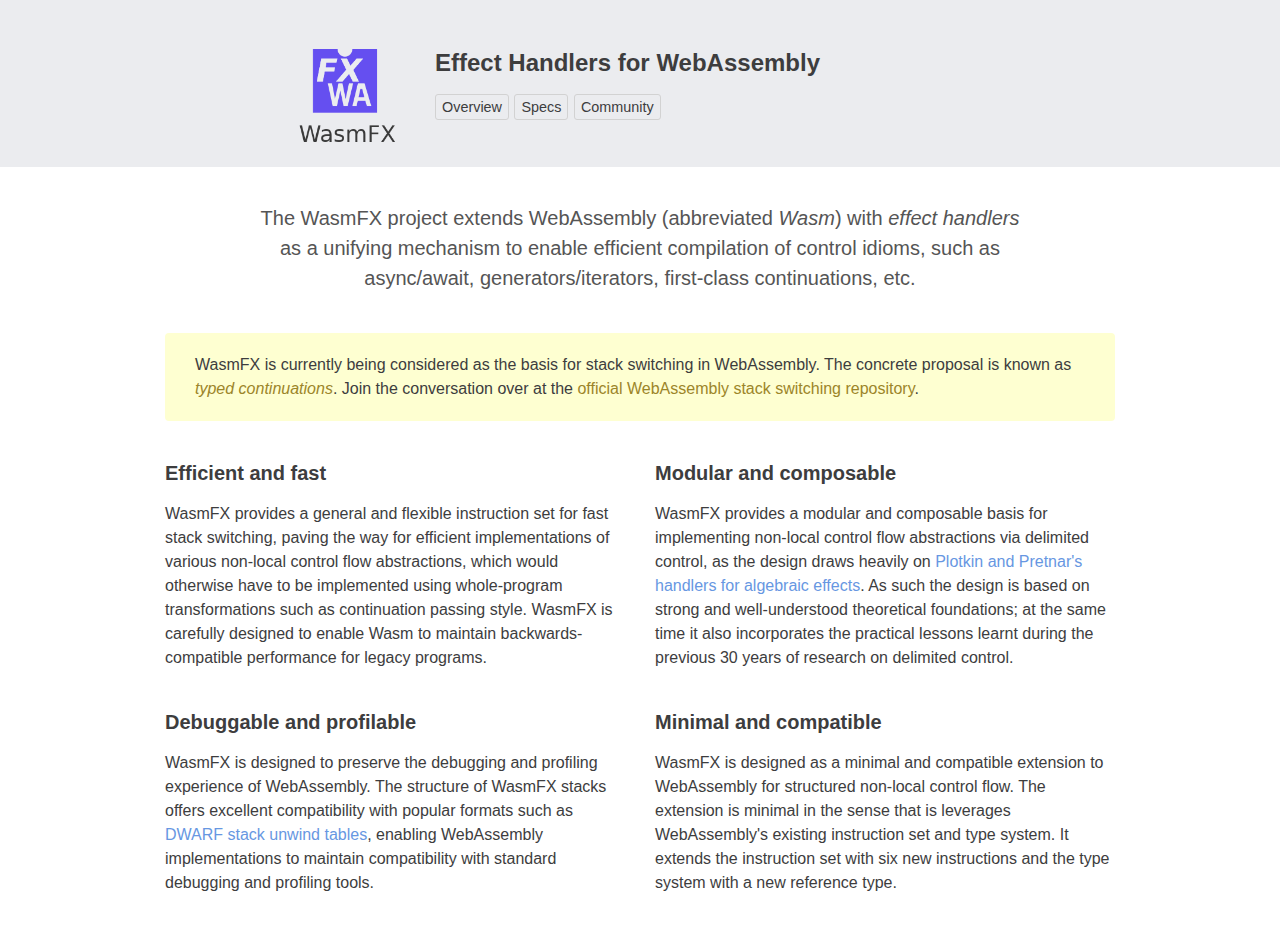
==== index.html @ d5abade0 "Initial version" ====
<!DOCTYPE html>
<html lang="en">
  <head>
    <meta charset="utf-8">
    <meta name="viewport" content="width=device-width, minimum-scale=1.0, initial-scale=1.0, user-scalable=yes">
    <title>WasmFX: Effect Handlers for WebAssembly</title>
    <link rel="stylesheet" type="text/css" href="/wasmfx.css">
    <link rel="shortcut icon" href="/favicon.ico" type="image/x-icon">
    <link rel="icon" href="/favicon.ico" type="image/x-icon">
  </head>
  <body>
    <header class="page-section">
      <div class="container-narrow">
        <a class="site-logo" href="/"></a>
        <h2>Effect Handlers for WebAssembly</h2>
        <nav class="site-nav">
          <a class="site-nav-item btn" href="/">Overview</a>
          <a class="site-nav-item btn" href="/specs">Specs</a>
          <a class="site-nav-item btn" href="/community">Community</a>
        </nav>
      </div>
    </header>
    <section class="page-section-spacious flush-bottom">
      <div class="container-narrow">
        <p class="lead">The WasmFX project extends WebAssembly
          (abbreviated <i>Wasm</i>) with <i>effect handlers</i> as a
          unifying mechanism to enable efficient compilation of
          control idioms, such as async/await, generators/iterators,
          first-class continuations, etc.
        </p>
      </div>
    </section>
    <section>
      <div class="container">
        <div class="flash flash-warn">
          WasmFX is currently being considered as the basis for stack
          switching in WebAssembly. The concrete proposal is known
          as <a href="https://github.com/WebAssembly/stack-switching/tree/main/proposals/continuations"
          style="font-style:italic;">typed continuations</a>. Join the
          conversation over at
          the <a href="https://github.com/WebAssembly/stack-switching">official
          WebAssembly stack switching repository</a>.
          <!-- WasmFX is a subsidiary project of the UKRI funded -->
          <!-- project <a href="https://effect-handlers.org">effect handler -->
          <!-- oriented programming</a> (MR/T043830/1) between February -->
          <!-- 2021 and January 2025, which is led -->
          <!-- by <a href="https://homepages.inf.ed.ac.uk/~slindley">Sam -->
          <!-- Lindley</a> at The University of Edinburgh, United Kingdom. -->

          <!--  which is led -->
          <!-- by <a href="https://homepages.inf.ed.ac.uk/~slindley">Sam -->
          <!--   Lindley</a> at The University of Edinburgh, United Kingdom. -->

          <!-- The WasmFX extension is designed by <a href="https://dhil.net/research/">Daniel Hillerstr&ouml;m</a>, -->
          <!-- <a href="https://www.microsoft.com/en-us/research/people/daan/">Daan -->
          <!--   Leijen</a>, <a href="https://homepages.inf.ed.ac.uk/~slindley">Sam -->
          <!--   Lindley</a>, -->
          <!--   and <a href="https://people.mpi-sws.org/~rossberg/">Andreas -->
          <!--   Rossberg</a>. -->

          <!-- The implementation effort is led -->
          <!-- by <a href="https://dhil.net/research/">Daniel -->
          <!-- Hillerstr&ouml;m</a> -->
          <!-- and <a href="https://cosine.website/">Luna -->
          <!-- Phipps-Costin</a>. -->
        </div>
        <div class="row">
          <div class="bubble col-xs-12 col-md-6">
            <h3>Efficient and fast</h3>
            <p>WasmFX provides a general and flexible instruction set
            for fast stack switching, paving the way for efficient
            implementations of various non-local control flow
            abstractions, which would otherwise have to be implemented
            using whole-program transformations such as continuation
            passing style. WasmFX is carefully designed to enable Wasm
            to maintain backwards-compatible performance for legacy
            programs.</p>
          </div>
          <div class="bubble col-xs-12 col-md-6">
            <h3>Modular and composable</h3>
            <p>WasmFX provides a modular and composable basis for
            implementing non-local control flow abstractions via
            delimited control, as the design draws heavily
            on <a href="https://homepages.inf.ed.ac.uk/gdp/publications/Effect_Handlers.pdf">Plotkin
            and Pretnar's handlers for algebraic effects</a>. As such
            the design is based on strong and well-understood
            theoretical foundations; at the same time it also
            incorporates the practical lessons learnt during the
            previous 30 years of research on delimited control.</p>
          </div>
        </div>
        <div class="row">
          <div class="bubble col-xs-12 col-md-6">
            <h3>Debuggable and profilable </h3>
            <p>WasmFX is designed to preserve the debugging and
            profiling experience of WebAssembly. The structure of
            WasmFX stacks offers excellent compatibility with popular
            formats such as <a href="https://dwarfstd.org/">DWARF
            stack unwind tables</a>, enabling WebAssembly
            implementations to maintain compatibility with standard
            debugging and profiling tools.</p>
          </div>
          <div class="bubble col-xs-12 col-md-6">
            <h3>Minimal and compatible</h3>
            <p>WasmFX is designed as a minimal and compatible
            extension to WebAssembly for structured non-local control
            flow. The extension is minimal in the sense that is
            leverages WebAssembly's existing instruction set and type
            system. It extends the instruction set with six new
            instructions and the type system with a new reference
            type.</p>
          </div>
        </div>
      </div>
    </section>
  </body>
</html>
---- wasmfx.css ----
/*!normalize.css v1.1.3 | MIT License | git.io/normalize*/article,aside,details,figcaption,figure,footer,header,hgroup,main,nav,section,summary{display:block}audio,canvas,video{display:inline-block;*display:inline;*zoom:1}audio:not([controls]){display:none;height:0}[hidden]{display:none}html{font-size:100%;-ms-text-size-adjust:100%;-webkit-text-size-adjust:100%}html,button,input,select,textarea{font-family:sans-serif}body{margin:0}a:focus{outline:thin dotted}a:active,a:hover{outline:0}h1{font-size:2em;margin:.67em 0}h2{font-size:1.5em;margin:.83em 0}h3{font-size:1.17em;margin:1em 0}h4{font-size:1em;margin:1.33em 0}h5{font-size:.83em;margin:1.67em 0}h6{font-size:.67em;margin:2.33em 0}abbr[title]{border-bottom:1px dotted}b,strong{font-weight:700}blockquote{margin:1em 40px}dfn{font-style:italic}hr{-moz-box-sizing:content-box;box-sizing:content-box;height:0}mark{background:#ff0;color:#000}p,pre{margin:1em 0}code,kbd,pre,samp{font-family:monospace,serif;_font-family:'courier new',monospace;font-size:1em}pre{white-space:pre;white-space:pre-wrap;word-wrap:break-word}q{quotes:none}q:before,q:after{content:'';content:none}small{font-size:80%}sub,sup{font-size:75%;line-height:0;position:relative;vertical-align:baseline}sup{top:-.5em}sub{bottom:-.25em}dl,menu,ol,ul{margin:1em 0}dd{margin:0 0 0 40px}menu,ol,ul{padding:0 0 0 40px}nav ul,nav ol{list-style:none;list-style-image:none}img{border:0;-ms-interpolation-mode:bicubic}svg:not(:root){overflow:hidden}figure{margin:0}form{margin:0}fieldset{border:1px solid silver;margin:0 2px;padding:.35em .625em .75em}legend{border:0;padding:0;white-space:normal;*margin-left:-7px}button,input,select,textarea{font-size:100%;margin:0;vertical-align:baseline;*vertical-align:middle}button,input{line-height:normal}button,select{text-transform:none}button,html input[type=button],input[type=reset],input[type=submit]{-webkit-appearance:button;cursor:pointer;*overflow:visible}button[disabled],html input[disabled]{cursor:default}input[type=checkbox],input[type=radio]{box-sizing:border-box;padding:0;*height:13px;*width:13px}input[type=search]{-webkit-appearance:textfield;-moz-box-sizing:content-box;-webkit-box-sizing:content-box;box-sizing:content-box}input[type=search]::-webkit-search-cancel-button,input[type=search]::-webkit-search-decoration{-webkit-appearance:none}button::-moz-focus-inner,input::-moz-focus-inner{border:0;padding:0}textarea{overflow:auto;vertical-align:top}table{border-collapse:collapse;border-spacing:0}*{box-sizing:border-box}body{font:16px/1.5 Helvetica,arial,nimbussansl,liberationsans,freesans,clean,sans-serif,"Apple Color Emoji","Segoe UI Emoji","Segoe UI Symbol";color:#3d3d3e;background:#fff;-ms-text-size-adjust:100%;-webkit-text-size-adjust:100%;word-wrap:break-word}a{color:#6797e2;text-decoration:none}a:hover{text-decoration:underline}nav a:hover{text-decoration:none}.container{margin-left:auto;margin-right:auto;padding-left:15px;padding-right:15px;max-width:980px}.container::after{content:"";display:table;clear:both}@media(min-width:544px){.container{}}@media(min-width:768px){.container{}}@media(min-width:992px){.container{}}@media(min-width:1300px){.container{}}.container-fluid{margin-left:auto;margin-right:auto;padding-left:15px;padding-right:15px}.container-fluid::after{content:"";display:table;clear:both}.container-narrow{margin-left:auto;margin-right:auto;padding-left:15px;padding-right:15px;max-width:800px}.container-narrow::after{content:"";display:table;clear:both}.container-wide{margin-left:auto;margin-right:auto;padding-left:15px;padding-right:15px;max-width:1260px}.container-wide::after{content:"";display:table;clear:both}.row{margin-left:-15px;margin-right:-15px}.row::after{content:"";display:table;clear:both}.col-xs-1{position:relative;min-height:1px;padding-right:15px;padding-left:15px;float:left;width:8.33333%}.col-xs-2{position:relative;min-height:1px;padding-right:15px;padding-left:15px;float:left;width:16.66667%}.col-xs-3{position:relative;min-height:1px;padding-right:15px;padding-left:15px;float:left;width:25%}.col-xs-4{position:relative;min-height:1px;padding-right:15px;padding-left:15px;float:left;width:33.33333%}.col-xs-5{position:relative;min-height:1px;padding-right:15px;padding-left:15px;float:left;width:41.66667%}.col-xs-6{position:relative;min-height:1px;padding-right:15px;padding-left:15px;float:left;width:50%}.col-xs-7{position:relative;min-height:1px;padding-right:15px;padding-left:15px;float:left;width:58.33333%}.col-xs-8{position:relative;min-height:1px;padding-right:15px;padding-left:15px;float:left;width:66.66667%}.col-xs-9{position:relative;min-height:1px;padding-right:15px;padding-left:15px;float:left;width:75%}.col-xs-10{position:relative;min-height:1px;padding-right:15px;padding-left:15px;float:left;width:83.33333%}.col-xs-11{position:relative;min-height:1px;padding-right:15px;padding-left:15px;float:left;width:91.66667%}.col-xs-12{position:relative;min-height:1px;padding-right:15px;padding-left:15px;float:left;width:100%}.pull-xs-0{right:auto}.pull-xs-1{right:8.33333%}.pull-xs-2{right:16.66667%}.pull-xs-3{right:25%}.pull-xs-4{right:33.33333%}.pull-xs-5{right:41.66667%}.pull-xs-6{right:50%}.pull-xs-7{right:58.33333%}.pull-xs-8{right:66.66667%}.pull-xs-9{right:75%}.pull-xs-10{right:83.33333%}.pull-xs-11{right:91.66667%}.pull-xs-12{right:100%}.push-xs-0{left:auto}.push-xs-1{left:8.33333%}.push-xs-2{left:16.66667%}.push-xs-3{left:25%}.push-xs-4{left:33.33333%}.push-xs-5{left:41.66667%}.push-xs-6{left:50%}.push-xs-7{left:58.33333%}.push-xs-8{left:66.66667%}.push-xs-9{left:75%}.push-xs-10{left:83.33333%}.push-xs-11{left:91.66667%}.push-xs-12{left:100%}.offset-xs-1{margin-left:8.33333%}.offset-xs-2{margin-left:16.66667%}.offset-xs-3{margin-left:25%}.offset-xs-4{margin-left:33.33333%}.offset-xs-5{margin-left:41.66667%}.offset-xs-6{margin-left:50%}.offset-xs-7{margin-left:58.33333%}.offset-xs-8{margin-left:66.66667%}.offset-xs-9{margin-left:75%}.offset-xs-10{margin-left:83.33333%}.offset-xs-11{margin-left:91.66667%}@media(min-width:544px){.col-sm-1{position:relative;min-height:1px;padding-right:15px;padding-left:15px;float:left;width:8.33333%}.col-sm-2{position:relative;min-height:1px;padding-right:15px;padding-left:15px;float:left;width:16.66667%}.col-sm-3{position:relative;min-height:1px;padding-right:15px;padding-left:15px;float:left;width:25%}.col-sm-4{position:relative;min-height:1px;padding-right:15px;padding-left:15px;float:left;width:33.33333%}.col-sm-5{position:relative;min-height:1px;padding-right:15px;padding-left:15px;float:left;width:41.66667%}.col-sm-6{position:relative;min-height:1px;padding-right:15px;padding-left:15px;float:left;width:50%}.col-sm-7{position:relative;min-height:1px;padding-right:15px;padding-left:15px;float:left;width:58.33333%}.col-sm-8{position:relative;min-height:1px;padding-right:15px;padding-left:15px;float:left;width:66.66667%}.col-sm-9{position:relative;min-height:1px;padding-right:15px;padding-left:15px;float:left;width:75%}.col-sm-10{position:relative;min-height:1px;padding-right:15px;padding-left:15px;float:left;width:83.33333%}.col-sm-11{position:relative;min-height:1px;padding-right:15px;padding-left:15px;float:left;width:91.66667%}.col-sm-12{position:relative;min-height:1px;padding-right:15px;padding-left:15px;float:left;width:100%}.pull-sm-0{right:auto}.pull-sm-1{right:8.33333%}.pull-sm-2{right:16.66667%}.pull-sm-3{right:25%}.pull-sm-4{right:33.33333%}.pull-sm-5{right:41.66667%}.pull-sm-6{right:50%}.pull-sm-7{right:58.33333%}.pull-sm-8{right:66.66667%}.pull-sm-9{right:75%}.pull-sm-10{right:83.33333%}.pull-sm-11{right:91.66667%}.pull-sm-12{right:100%}.push-sm-0{left:auto}.push-sm-1{left:8.33333%}.push-sm-2{left:16.66667%}.push-sm-3{left:25%}.push-sm-4{left:33.33333%}.push-sm-5{left:41.66667%}.push-sm-6{left:50%}.push-sm-7{left:58.33333%}.push-sm-8{left:66.66667%}.push-sm-9{left:75%}.push-sm-10{left:83.33333%}.push-sm-11{left:91.66667%}.push-sm-12{left:100%}.offset-sm-0{margin-left:0%}.offset-sm-1{margin-left:8.33333%}.offset-sm-2{margin-left:16.66667%}.offset-sm-3{margin-left:25%}.offset-sm-4{margin-left:33.33333%}.offset-sm-5{margin-left:41.66667%}.offset-sm-6{margin-left:50%}.offset-sm-7{margin-left:58.33333%}.offset-sm-8{margin-left:66.66667%}.offset-sm-9{margin-left:75%}.offset-sm-10{margin-left:83.33333%}.offset-sm-11{margin-left:91.66667%}}@media(min-width:768px){.col-md-1{position:relative;min-height:1px;padding-right:15px;padding-left:15px;float:left;width:8.33333%}.col-md-2{position:relative;min-height:1px;padding-right:15px;padding-left:15px;float:left;width:16.66667%}.col-md-3{position:relative;min-height:1px;padding-right:15px;padding-left:15px;float:left;width:25%}.col-md-4{position:relative;min-height:1px;padding-right:15px;padding-left:15px;float:left;width:33.33333%}.col-md-5{position:relative;min-height:1px;padding-right:15px;padding-left:15px;float:left;width:41.66667%}.col-md-6{position:relative;min-height:1px;padding-right:15px;padding-left:15px;float:left;width:50%}.col-md-7{position:relative;min-height:1px;padding-right:15px;padding-left:15px;float:left;width:58.33333%}.col-md-8{position:relative;min-height:1px;padding-right:15px;padding-left:15px;float:left;width:66.66667%}.col-md-9{position:relative;min-height:1px;padding-right:15px;padding-left:15px;float:left;width:75%}.col-md-10{position:relative;min-height:1px;padding-right:15px;padding-left:15px;float:left;width:83.33333%}.col-md-11{position:relative;min-height:1px;padding-right:15px;padding-left:15px;float:left;width:91.66667%}.col-md-12{position:relative;min-height:1px;padding-right:15px;padding-left:15px;float:left;width:100%}.pull-md-0{right:auto}.pull-md-1{right:8.33333%}.pull-md-2{right:16.66667%}.pull-md-3{right:25%}.pull-md-4{right:33.33333%}.pull-md-5{right:41.66667%}.pull-md-6{right:50%}.pull-md-7{right:58.33333%}.pull-md-8{right:66.66667%}.pull-md-9{right:75%}.pull-md-10{right:83.33333%}.pull-md-11{right:91.66667%}.pull-md-12{right:100%}.push-md-0{left:auto}.push-md-1{left:8.33333%}.push-md-2{left:16.66667%}.push-md-3{left:25%}.push-md-4{left:33.33333%}.push-md-5{left:41.66667%}.push-md-6{left:50%}.push-md-7{left:58.33333%}.push-md-8{left:66.66667%}.push-md-9{left:75%}.push-md-10{left:83.33333%}.push-md-11{left:91.66667%}.push-md-12{left:100%}.offset-md-0{margin-left:0%}.offset-md-1{margin-left:8.33333%}.offset-md-2{margin-left:16.66667%}.offset-md-3{margin-left:25%}.offset-md-4{margin-left:33.33333%}.offset-md-5{margin-left:41.66667%}.offset-md-6{margin-left:50%}.offset-md-7{margin-left:58.33333%}.offset-md-8{margin-left:66.66667%}.offset-md-9{margin-left:75%}.offset-md-10{margin-left:83.33333%}.offset-md-11{margin-left:91.66667%}}@media(min-width:992px){.col-lg-1{position:relative;min-height:1px;padding-right:15px;padding-left:15px;float:left;width:8.33333%}.col-lg-2{position:relative;min-height:1px;padding-right:15px;padding-left:15px;float:left;width:16.66667%}.col-lg-3{position:relative;min-height:1px;padding-right:15px;padding-left:15px;float:left;width:25%}.col-lg-4{position:relative;min-height:1px;padding-right:15px;padding-left:15px;float:left;width:33.33333%}.col-lg-5{position:relative;min-height:1px;padding-right:15px;padding-left:15px;float:left;width:41.66667%}.col-lg-6{position:relative;min-height:1px;padding-right:15px;padding-left:15px;float:left;width:50%}.col-lg-7{position:relative;min-height:1px;padding-right:15px;padding-left:15px;float:left;width:58.33333%}.col-lg-8{position:relative;min-height:1px;padding-right:15px;padding-left:15px;float:left;width:66.66667%}.col-lg-9{position:relative;min-height:1px;padding-right:15px;padding-left:15px;float:left;width:75%}.col-lg-10{position:relative;min-height:1px;padding-right:15px;padding-left:15px;float:left;width:83.33333%}.col-lg-11{position:relative;min-height:1px;padding-right:15px;padding-left:15px;float:left;width:91.66667%}.col-lg-12{position:relative;min-height:1px;padding-right:15px;padding-left:15px;float:left;width:100%}.pull-lg-0{right:auto}.pull-lg-1{right:8.33333%}.pull-lg-2{right:16.66667%}.pull-lg-3{right:25%}.pull-lg-4{right:33.33333%}.pull-lg-5{right:41.66667%}.pull-lg-6{right:50%}.pull-lg-7{right:58.33333%}.pull-lg-8{right:66.66667%}.pull-lg-9{right:75%}.pull-lg-10{right:83.33333%}.pull-lg-11{right:91.66667%}.pull-lg-12{right:100%}.push-lg-0{left:auto}.push-lg-1{left:8.33333%}.push-lg-2{left:16.66667%}.push-lg-3{left:25%}.push-lg-4{left:33.33333%}.push-lg-5{left:41.66667%}.push-lg-6{left:50%}.push-lg-7{left:58.33333%}.push-lg-8{left:66.66667%}.push-lg-9{left:75%}.push-lg-10{left:83.33333%}.push-lg-11{left:91.66667%}.push-lg-12{left:100%}.offset-lg-0{margin-left:0%}.offset-lg-1{margin-left:8.33333%}.offset-lg-2{margin-left:16.66667%}.offset-lg-3{margin-left:25%}.offset-lg-4{margin-left:33.33333%}.offset-lg-5{margin-left:41.66667%}.offset-lg-6{margin-left:50%}.offset-lg-7{margin-left:58.33333%}.offset-lg-8{margin-left:66.66667%}.offset-lg-9{margin-left:75%}.offset-lg-10{margin-left:83.33333%}.offset-lg-11{margin-left:91.66667%}}@media(min-width:1300px){.col-xl-1{position:relative;min-height:1px;padding-right:15px;padding-left:15px;float:left;width:8.33333%}.col-xl-2{position:relative;min-height:1px;padding-right:15px;padding-left:15px;float:left;width:16.66667%}.col-xl-3{position:relative;min-height:1px;padding-right:15px;padding-left:15px;float:left;width:25%}.col-xl-4{position:relative;min-height:1px;padding-right:15px;padding-left:15px;float:left;width:33.33333%}.col-xl-5{position:relative;min-height:1px;padding-right:15px;padding-left:15px;float:left;width:41.66667%}.col-xl-6{position:relative;min-height:1px;padding-right:15px;padding-left:15px;float:left;width:50%}.col-xl-7{position:relative;min-height:1px;padding-right:15px;padding-left:15px;float:left;width:58.33333%}.col-xl-8{position:relative;min-height:1px;padding-right:15px;padding-left:15px;float:left;width:66.66667%}.col-xl-9{position:relative;min-height:1px;padding-right:15px;padding-left:15px;float:left;width:75%}.col-xl-10{position:relative;min-height:1px;padding-right:15px;padding-left:15px;float:left;width:83.33333%}.col-xl-11{position:relative;min-height:1px;padding-right:15px;padding-left:15px;float:left;width:91.66667%}.col-xl-12{position:relative;min-height:1px;padding-right:15px;padding-left:15px;float:left;width:100%}.pull-xl-0{right:auto}.pull-xl-1{right:8.33333%}.pull-xl-2{right:16.66667%}.pull-xl-3{right:25%}.pull-xl-4{right:33.33333%}.pull-xl-5{right:41.66667%}.pull-xl-6{right:50%}.pull-xl-7{right:58.33333%}.pull-xl-8{right:66.66667%}.pull-xl-9{right:75%}.pull-xl-10{right:83.33333%}.pull-xl-11{right:91.66667%}.pull-xl-12{right:100%}.push-xl-0{left:auto}.push-xl-1{left:8.33333%}.push-xl-2{left:16.66667%}.push-xl-3{left:25%}.push-xl-4{left:33.33333%}.push-xl-5{left:41.66667%}.push-xl-6{left:50%}.push-xl-7{left:58.33333%}.push-xl-8{left:66.66667%}.push-xl-9{left:75%}.push-xl-10{left:83.33333%}.push-xl-11{left:91.66667%}.push-xl-12{left:100%}.offset-xl-0{margin-left:0%}.offset-xl-1{margin-left:8.33333%}.offset-xl-2{margin-left:16.66667%}.offset-xl-3{margin-left:25%}.offset-xl-4{margin-left:33.33333%}.offset-xl-5{margin-left:41.66667%}.offset-xl-6{margin-left:50%}.offset-xl-7{margin-left:58.33333%}.offset-xl-8{margin-left:66.66667%}.offset-xl-9{margin-left:75%}.offset-xl-10{margin-left:83.33333%}.offset-xl-11{margin-left:91.66667%}}.col-pop{float:right}header{text-align:center}@media(min-width:900px){header{text-align:left}}@media(min-width:900px){.site-nav{}}@media(max-width:420px){.site-nav{margin-left:-10px;margin-right:-10px}}@media(min-width:900px){.site-nav{vertical-align:middle}}.btn{color:#3d3d3e;text-decoration:none;display:inline-block;border:1px solid #d2d2d2;border-radius:3px;padding:6px 12px;font-size:.9em;line-height:20px;cursor:pointer;-webkit-user-select:none;-moz-user-select:none;-ms-user-select:none;user-select:none;-webkit-appearance:none;margin-bottom:6px}.btn:hover{background:#e6e6e6}.btn+.btn{margin-left:6px}.btn.site-nav-item{padding:2px 6px}.btn.site-nav-item+.btn.site-nav-item{margin-left:1px}.btn.btn-primary{background-color:#48b96c;border:1px solid #48b96c;border:none;color:#fff}.btn.btn-primary:hover{color:#81f7a6}.btn.btn-info{background-color:#6797e2;border:1px solid #6797e2;border:none;color:#fff}.btn.btn-info:hover{color:#bfd7ff}.btn.btn-primary:disabled,.btn.btn-primary:disabled:hover,.btn.btn-primary.disabled,.btn.btn-primary.disabled:hover{background-color:#a1e6b7;border:1px solid #a1e6b7;color:#fff}.btn:disabled,.btn:disabled:hover,.btn.disabled,.btn.disabled:hover{cursor:default;color:#adadad;background-color:#d2d2d2;border:1px solid #d2d2d2;border:none}.btn-comment{padding:6px 12px;font-size:.9em;color:#f44336}.btn-comment a{text-decoration:underline}.btn-comment.btn-comment-error,.btn-comment.btn-comment-error a{color:#f44336}.btn-block{margin-bottom:1em}.hide-btn-block{display:none}.noclick{pointer-events:none}.side-nav{}.side-nav-item{display:list-item;list-style-type:none;text-decoration:none;color:#3d3d3e;font-size:1em;border-bottom:1px solid #d2d2d2;padding-top:5px;padding-bottom:5px;transition:transform .5s ease}.side-nav-item:hover{transform:translateX(5px)}.side-title{text-transform:uppercase;letter-spacing:1px;font-size:1em;font-weight:400}.site-logo h1{text-transform:uppercase;letter-spacing:1px;font-size:1.25em;margin:0;font-weight:400}.site-logo{background-image:url(wasmfx-2.png);background-size:100%;background-repeat:no-repeat;background-position:center;width:180px;height:95px;float:left;margin-top:0}@media(max-width:420px){.site-logo{width:100%;background-size:50%;margin-bottom:5%}}.page-section,section,header{padding:12px}.page-section.flush-bottom,section.flush-bottom,header.flush-bottom{padding-bottom:0}@media(min-width:900px){.page-section,section,header{padding:24px}}.page-section.banner-update,section.banner-update{padding:12px}.page-section .container>*:first-child,.page-section .container-narrow>*:first-child,section .container>*:first-child,section .container-narrow>*:first-child,header .container>*:first-child,header .container-narrow>*:first-child,{margin-top:0}.page-section-spacious{padding:24px}.page-section-spacious.flush-bottom{padding-bottom:0}@media(max-width:420px){.page-section-spacious{padding:24px 12px}}@media(min-width:900px){.page-section-spacious{padding:36px}}.page-section hr,section hr,header hr{margin:24px 0}@media(min-width:768px){.page-section hr,section hr,header hr{margin:36px 0}}@media(min-width:992px){.page-section hr,section hr,header hr{margin:48px 0}}@media(min-width:1300px){.page-section hr,section hr,header hr{margin:72px 0}}header{background-color:#ebecef}.banner-update{background-color:#bfd9cc;color:#030266}.banner-update a{color:#026635;text-decoration:none}.banner-update a:hover{text-decoration:underline}.flash{padding:20px 30px;border-radius:4px;margin-bottom:16px;background-color:#ebecef}.flash a{text-decoration:none}.flash a:hover{text-decoration:underline}.flash.flash-warn{background-color:#feffd1}.flash.flash-warn a{color:#9c8529}.flash.flash-error{background-color:#ffcdd2}.flash.flash-error a{color:#f44336}.lead{font-size:20px;font-weight:300;color:#555;text-align:center}.container img,.container-narrow img{max-width:100%}table{border-spacing:0;border-collapse:collapse}td,th{padding:0}ul,ol{padding-left:0;margin-top:0;margin-bottom:0}ol ol,ul ol{list-style-type:lower-roman}ul ul ol,ul ol ol,ol ul ol,ol ol ol{list-style-type:lower-alpha}code{font-family:Consolas,liberation mono,Menlo,Courier,monospace;font-size:12px}pre{margin-top:0;margin-bottom:0;font:12px Consolas,liberation mono,Menlo,Courier,monospace}.octicon{vertical-align:text-bottom}input{-webkit-font-feature-settings:liga 0;font-feature-settings:liga 0}.anchor{float:left;padding-right:4px;margin-left:-20px;line-height:1}.anchor:focus{outline:none}p,blockquote,ul,ol,dl,table,pre{margin-top:0;margin-bottom:16px}blockquote{padding:0 1em;color:#777;border-left:.25em solid #ddd}blockquote>:first-child{margin-top:0}blockquote>:last-child{margin-bottom:0}h1,h2,h3,h4,h5,h6{margin-top:24px;margin-bottom:16px;font-weight:600;line-height:1.25}h1{font-size:2em}h2{font-size:1.5em}h3{font-size:1.25em}h4{font-size:1em}h5{font-size:.875em}h6{font-size:.85em;color:#777}ul,ol{padding-left:2em}ul ul,ul ol,ol ol,ol ul{margin-top:0;margin-bottom:0}li>p{margin-top:16px}li+li{margin-top:.25em}dl{padding:0}dl dt{padding:0;margin-top:16px;font-size:1em;font-style:italic;font-weight:700}dl dd{padding:0 16px;margin-bottom:16px}table{display:block;width:100%;overflow:auto}table th{font-weight:700}table th,table td{padding:6px 13px;border:1px solid #ddd}table tr{background-color:#fff;border-top:1px solid #ccc}table tr:nth-child(2n){background-color:#f8f8f8}code{padding:0;padding-top:.2em;padding-bottom:.2em;margin:0;font-size:85%;background-color:rgba(0,0,0,.04);border-radius:3px}code::before,code::after{letter-spacing:-.2em;content:"\00a0"}pre{word-wrap:normal}pre>code{padding:0;margin:0;font-size:100%;word-break:normal;white-space:pre;background:0 0;border:0}pre{padding:16px;overflow:auto;font-size:85%;line-height:1.45;background-color:#f7f7f7;border-radius:3px}pre code{display:inline;max-width:auto;padding:0;margin:0;overflow:visible;line-height:inherit;word-wrap:normal;background-color:transparent;border:0}pre code::before,pre code::after{content:normal}#feature-support{white-space:nowrap;cursor:default}#feature-support>caption{text-align:left}#feature-support sup{padding-left:1pt}#feature-support tr>*{text-align:center}#feature-support tr:first-child>th{vertical-align:bottom;white-space:normal}#feature-support .img-container{width:32px;height:32px}#feature-support td[title]{text-decoration:underline dashed;text-underline-position:under}
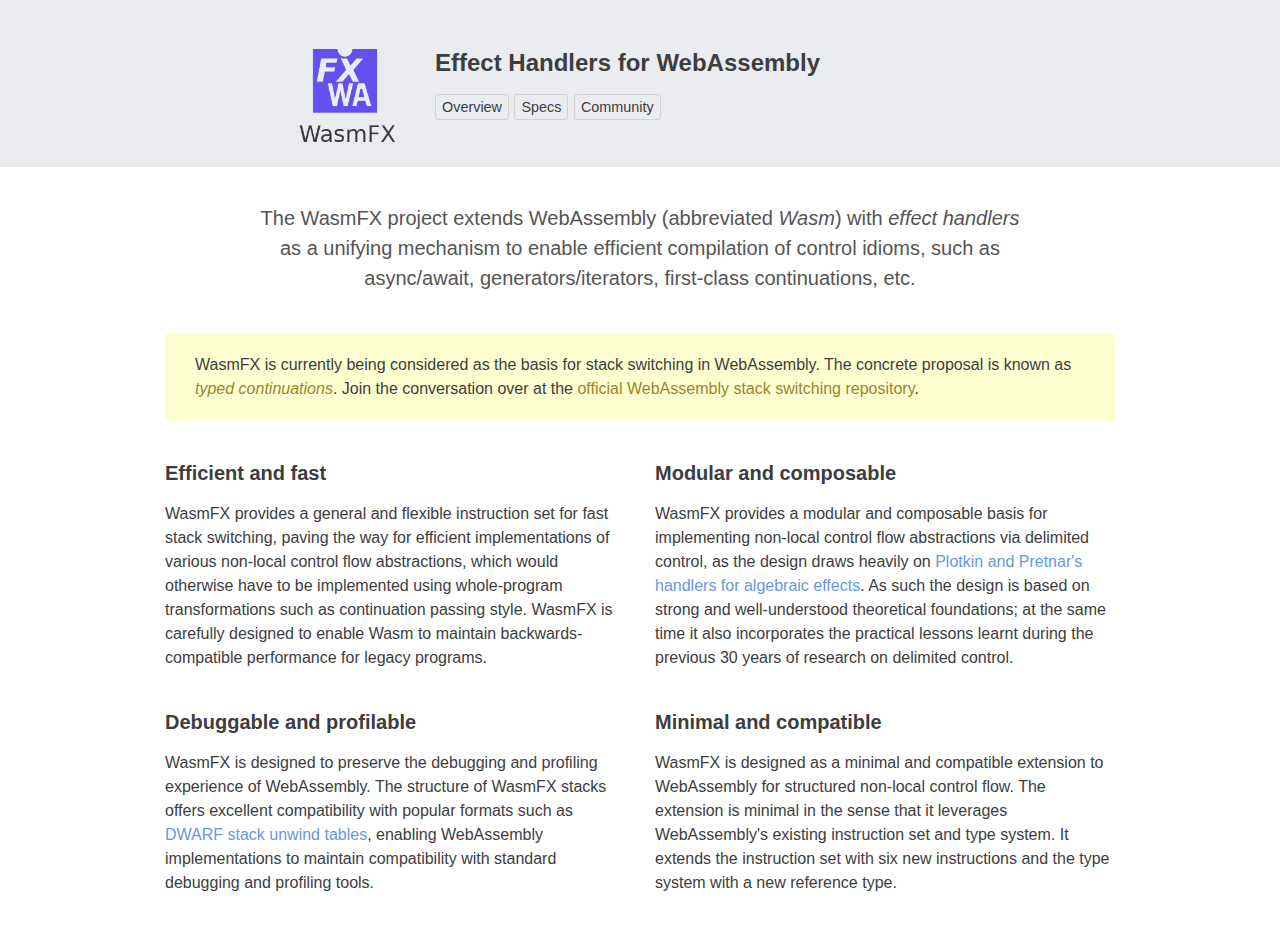
==== commit 83ed7124: "Fix typo" ====
--- a/index.html
+++ b/index.html
@@ -104,7 +104,7 @@
             <h3>Minimal and compatible</h3>
             <p>WasmFX is designed as a minimal and compatible
             extension to WebAssembly for structured non-local control
-            flow. The extension is minimal in the sense that is
+            flow. The extension is minimal in the sense that it
             leverages WebAssembly's existing instruction set and type
             system. It extends the instruction set with six new
             instructions and the type system with a new reference
